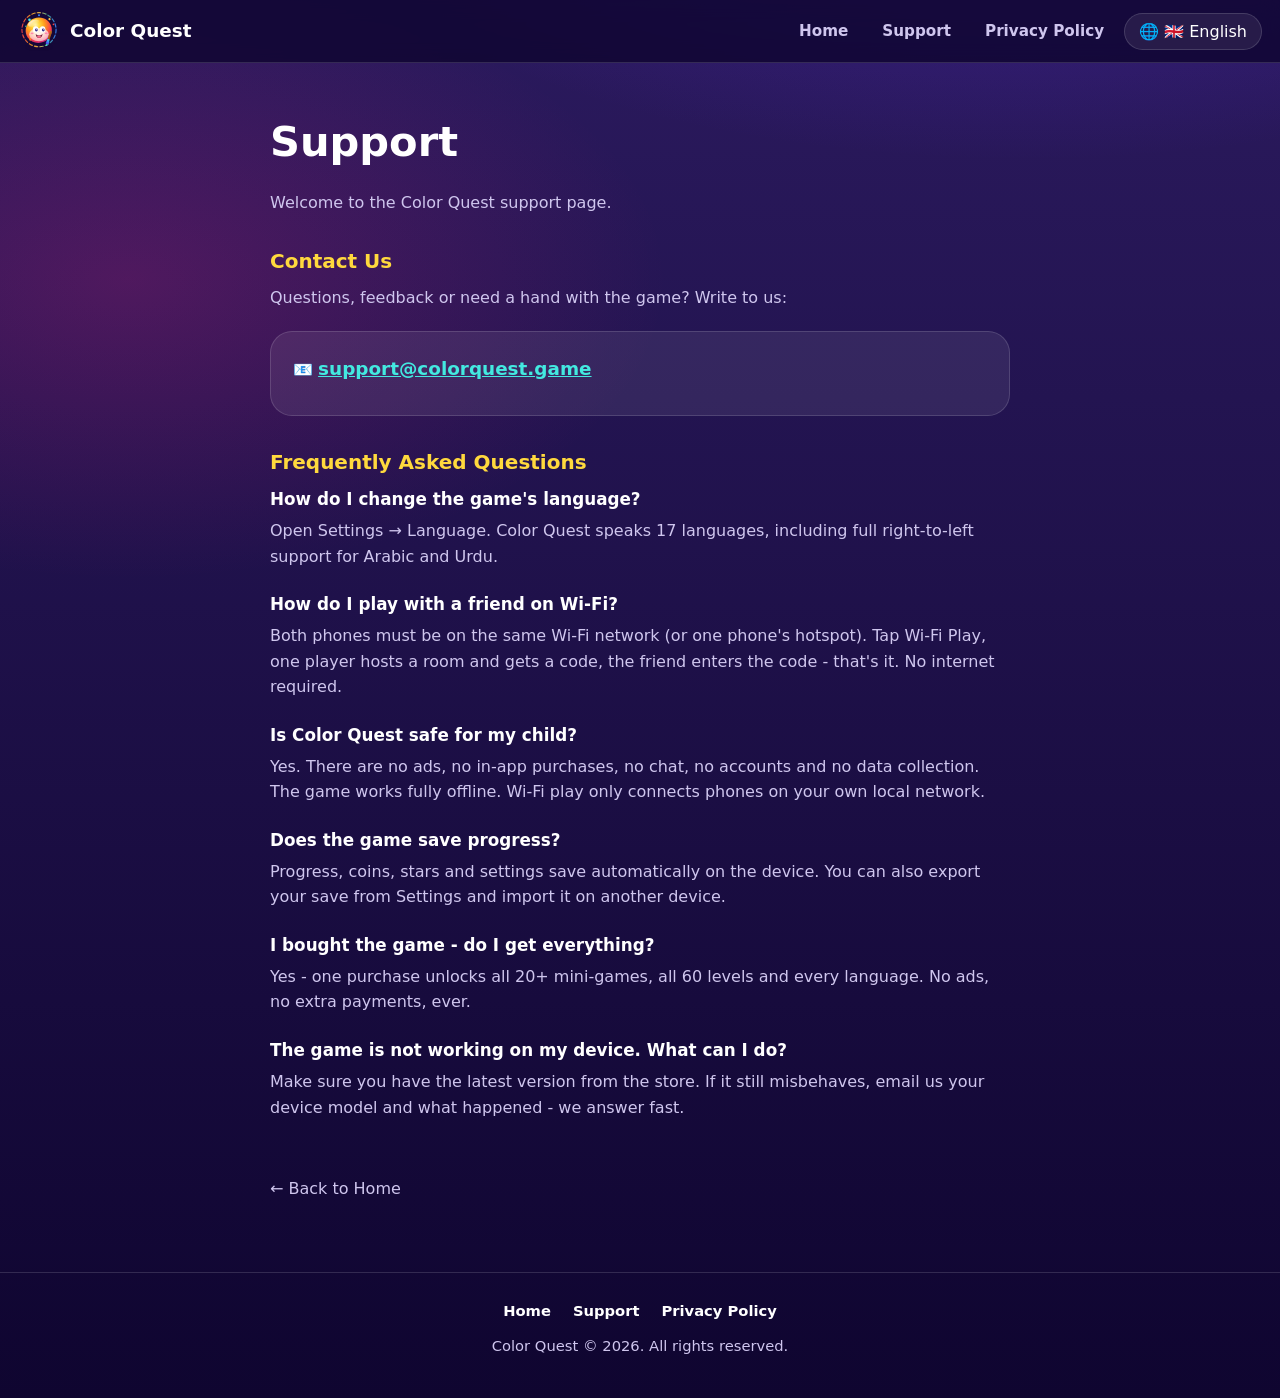
==== support.html @ 92f93cfe "Color Quest site: landing + support + privacy, 17 languages, RTL-safe" ====
<!DOCTYPE html>
<html lang="en" dir="ltr">
<head>
<meta charset="utf-8">
<meta name="viewport" content="width=device-width, initial-scale=1">
<title>Support - Color Quest</title>
<meta name="description" content="Color Quest support: contact us, FAQs about languages, Wi-Fi multiplayer, saves and device help.">
<meta name="theme-color" content="#2b1a5e">
<link rel="icon" type="image/svg+xml" href="logo.svg">
<link rel="stylesheet" href="style.css">
</head>
<body>

<header>
  <a class="brand" href="index.html">
    <img src="logo.svg" alt="Color Quest logo">
    <b>Color Quest</b>
  </a>
  <nav>
    <a href="index.html" data-i18n="nav_home">Home</a>
    <a href="support.html" data-i18n="nav_support">Support</a>
    <a href="privacy.html" data-i18n="nav_privacy">Privacy Policy</a>
    <span class="lang-wrap">
      <button id="langBtn" type="button" aria-haspopup="listbox">🌐</button>
      <span id="langMenu" role="listbox" aria-label="Language"></span>
    </span>
  </nav>
</header>

<main class="page">
  <h1 data-i18n="support_title">Support</h1>
  <p>Welcome to the Color Quest support page.</p>

  <h2 data-i18n="contact_title">Contact Us</h2>
  <p data-i18n="contact_sub"></p>
  <div class="contact-box">
    <p>📧 <a href="mailto:support@colorquest.game">support@colorquest.game</a></p>
  </div>

  <h2 data-i18n="faq_title">Frequently Asked Questions</h2>

  <div class="faq-item"><h3 data-i18n="q1"></h3><p data-i18n="a1"></p></div>
  <div class="faq-item"><h3 data-i18n="q2"></h3><p data-i18n="a2"></p></div>
  <div class="faq-item"><h3 data-i18n="q3"></h3><p data-i18n="a3"></p></div>
  <div class="faq-item"><h3 data-i18n="q4"></h3><p data-i18n="a4"></p></div>
  <div class="faq-item"><h3 data-i18n="q5"></h3><p data-i18n="a5"></p></div>
  <div class="faq-item"><h3 data-i18n="q6"></h3><p data-i18n="a6"></p></div>

  <a class="back" href="index.html" data-i18n="back_home">← Back to Home</a>
</main>

<footer>
  <div class="flinks">
    <a href="index.html" data-i18n="nav_home">Home</a>
    <a href="support.html" data-i18n="nav_support">Support</a>
    <a href="privacy.html" data-i18n="nav_privacy">Privacy Policy</a>
  </div>
  <p data-i18n="footer_rights"></p>
</footer>

<script src="i18n.js"></script>
</body>
</html>
---- style.css ----
/* ============================================================
   Color Quest - site stylesheet
   RTL-safe: all layout uses logical properties / flex / grid.
   ============================================================ */
:root {
  --bg1: #2b1a5e;
  --bg2: #0f0530;
  --card: rgba(255, 255, 255, 0.08);
  --card-border: rgba(255, 255, 255, 0.14);
  --ink: #ffffff;
  --ink-dim: #cfc6ee;
  --accent: #ffd93d;
  --accent2: #ff6d8d;
  --accent3: #43e9e0;
  --accent4: #43aa8b;
  --btn: linear-gradient(135deg, #ff9f1c, #f72585);
  --radius: 22px;
  --font: "Segoe UI", "Noto Sans", "Noto Sans Arabic", "Noto Sans Bengali",
          "Noto Sans Devanagari", "Noto Sans JP", "Noto Sans SC", system-ui,
          sans-serif;
}

* { box-sizing: border-box; margin: 0; padding: 0; }

html { scroll-behavior: smooth; }

body {
  font-family: var(--font);
  color: var(--ink);
  background:
    radial-gradient(1200px 500px at 80% -10%, #5f2eea55, transparent 60%),
    radial-gradient(900px 500px at 10% 20%, #f7258533, transparent 60%),
    linear-gradient(180deg, var(--bg1), var(--bg2));
  min-height: 100vh;
  line-height: 1.6;
}

a { color: var(--accent3); }

/* ---------- header ---------- */
header {
  position: sticky;
  top: 0;
  z-index: 50;
  display: flex;
  align-items: center;
  gap: 12px;
  padding: 10px 18px;
  background: rgba(15, 5, 48, 0.82);
  backdrop-filter: blur(10px);
  border-bottom: 1px solid var(--card-border);
}
.brand { display: flex; align-items: center; gap: 10px; text-decoration: none; }
.brand img { width: 42px; height: 42px; }
.brand b { font-size: 1.15rem; color: var(--ink); }
nav { margin-inline-start: auto; display: flex; align-items: center; gap: 6px; flex-wrap: wrap; }
nav a {
  color: var(--ink-dim);
  text-decoration: none;
  padding: 8px 14px;
  border-radius: 999px;
  font-weight: 600;
  font-size: 0.95rem;
}
nav a:hover { color: var(--ink); background: var(--card); }

/* ---------- language picker ---------- */
.lang-wrap { position: relative; }
#langBtn {
  display: flex; align-items: center; gap: 7px;
  background: var(--card);
  border: 1px solid var(--card-border);
  color: var(--ink);
  border-radius: 999px;
  padding: 8px 14px;
  font-size: 1rem;
  cursor: pointer;
  font-family: inherit;
}
#langBtn:hover { background: rgba(255,255,255,0.16); }
#langMenu {
  position: absolute;
  inset-inline-end: 0;
  top: calc(100% + 8px);
  width: 230px;
  max-height: 60vh;
  overflow-y: auto;
  background: #241455;
  border: 1px solid var(--card-border);
  border-radius: 14px;
  padding: 6px;
  display: none;
  box-shadow: 0 14px 40px rgba(0,0,0,0.5);
}
#langMenu.open { display: block; }
#langMenu button {
  display: flex; align-items: center; gap: 10px;
  width: 100%;
  padding: 10px 12px;
  border: 0;
  background: transparent;
  color: var(--ink);
  border-radius: 9px;
  font-size: 0.95rem;
  cursor: pointer;
  text-align: start;
  font-family: inherit;
}
#langMenu button:hover { background: rgba(255,255,255,0.12); }
#langMenu button.active { background: rgba(67,233,224,0.18); color: var(--accent3); }
#langMenu .flag { font-size: 1.15rem; }

/* ---------- hero ---------- */
.hero {
  max-width: 1080px;
  margin: 0 auto;
  padding: 56px 20px 30px;
  display: grid;
  grid-template-columns: 1.1fr 0.9fr;
  gap: 40px;
  align-items: center;
}
@media (max-width: 780px) {
  .hero { grid-template-columns: 1fr; text-align: center; padding-top: 36px; }
  .hero .cta-row, .hero .pill-row { justify-content: center; }
}
.hero-logo {
  width: min(380px, 78vw);
  filter: drop-shadow(0 24px 40px rgba(0,0,0,0.45));
  animation: float 5s ease-in-out infinite;
}
@keyframes float {
  0%, 100% { transform: translateY(0) rotate(-2deg); }
  50%      { transform: translateY(-16px) rotate(2deg); }
}
.hero h1 {
  font-size: clamp(2.1rem, 5.4vw, 3.4rem);
  line-height: 1.12;
  margin-bottom: 14px;
}
.hero h1 .rainbow {
  background: linear-gradient(90deg,#f94144,#f8961e,#f9c74f,#43aa8b,#3a86ff,#b5179e);
  -webkit-background-clip: text;
  background-clip: text;
  color: transparent;
}
.hero p.sub { color: var(--ink-dim); font-size: 1.12rem; max-width: 46ch; }
@media (max-width: 780px) { .hero p.sub { margin-inline: auto; } }

.pill-row { display: flex; gap: 10px; flex-wrap: wrap; margin: 20px 0; }
.pill {
  display: inline-flex; align-items: center; gap: 7px;
  background: var(--card);
  border: 1px solid var(--card-border);
  border-radius: 999px;
  padding: 7px 15px;
  font-weight: 600;
  font-size: 0.92rem;
  color: var(--ink);
}
.pill.price { background: linear-gradient(135deg,#f8961e33,#f7258533); border-color: #f8961e66; color: var(--accent); }

.cta-row { display: flex; gap: 14px; flex-wrap: wrap; margin-top: 8px; }
.btn {
  display: inline-flex; align-items: center; gap: 10px;
  padding: 14px 26px;
  border-radius: 16px;
  font-weight: 800;
  font-size: 1.02rem;
  text-decoration: none;
  color: #fff;
  border: 0;
  cursor: pointer;
  font-family: inherit;
}
.btn.primary { background: var(--btn); box-shadow: 0 10px 26px rgba(247,37,133,0.4); }
.btn.ghost { background: var(--card); border: 1px solid var(--card-border); }
.btn.primary:hover { transform: translateY(-2px); box-shadow: 0 14px 32px rgba(247,37,133,0.55); }
.btn svg { width: 22px; height: 22px; }

/* ---------- sections ---------- */
section { max-width: 1080px; margin: 0 auto; padding: 44px 20px; }
h2.section-title { font-size: clamp(1.6rem, 3.4vw, 2.3rem); margin-bottom: 8px; }
p.section-sub { color: var(--ink-dim); margin-bottom: 26px; max-width: 60ch; }

.grid { display: grid; grid-template-columns: repeat(3, 1fr); gap: 16px; }
@media (max-width: 860px) { .grid { grid-template-columns: repeat(2, 1fr); } }
@media (max-width: 560px) { .grid { grid-template-columns: 1fr; } }

.card {
  background: var(--card);
  border: 1px solid var(--card-border);
  border-radius: var(--radius);
  padding: 22px;
  transition: transform 0.18s ease, background 0.18s ease;
}
.card:hover { transform: translateY(-4px); background: rgba(255,255,255,0.13); }
.card .emoji { font-size: 2rem; display: block; margin-bottom: 10px; }
.card h3 { font-size: 1.1rem; margin-bottom: 6px; }
.card p { color: var(--ink-dim); font-size: 0.95rem; }

/* game chips */
.chips { display: flex; flex-wrap: wrap; gap: 10px; }
.chip {
  background: var(--card);
  border: 1px solid var(--card-border);
  border-radius: 999px;
  padding: 9px 18px;
  font-weight: 600;
  font-size: 0.95rem;
}

/* parents strip */
.parents {
  background: linear-gradient(135deg, rgba(67,170,139,0.18), rgba(58,134,255,0.14));
  border: 1px solid rgba(67,233,224,0.3);
  border-radius: var(--radius);
  padding: 28px;
}
.parents ul { margin-inline-start: 1.3em; color: var(--ink-dim); }
.parents li { margin: 4px 0; }

/* ---------- faq / text pages ---------- */
.page { max-width: 780px; margin: 0 auto; padding: 46px 20px 70px; }
.page h1 { font-size: clamp(1.8rem, 4vw, 2.6rem); margin-bottom: 14px; }
.page h2 { font-size: 1.25rem; margin: 30px 0 8px; color: var(--accent); }
.page p, .page li { color: var(--ink-dim); margin-bottom: 10px; }
.page ul { margin-inline-start: 1.3em; }
.page a.back { display: inline-block; margin-top: 34px; color: var(--ink-dim); text-decoration: none; }
.page a.back:hover { color: var(--ink); }
.faq-item { margin-bottom: 22px; }
.faq-item h3 { font-size: 1.05rem; margin-bottom: 5px; color: var(--ink); }
.contact-box {
  background: var(--card);
  border: 1px solid var(--card-border);
  border-radius: var(--radius);
  padding: 22px;
  margin: 20px 0 10px;
}
.contact-box a { font-size: 1.15rem; font-weight: 700; }

/* ---------- footer ---------- */
footer {
  border-top: 1px solid var(--card-border);
  padding: 26px 20px 40px;
  text-align: center;
  color: var(--ink-dim);
  font-size: 0.92rem;
}
footer .flinks { display: flex; gap: 22px; justify-content: center; margin-bottom: 12px; flex-wrap: wrap; }
footer .flinks a { color: var(--ink); text-decoration: none; font-weight: 600; }
footer .flinks a:hover { color: var(--accent3); }

/* small screens */
@media (max-width: 560px) {
  nav a { padding: 7px 10px; font-size: 0.88rem; }
  .brand b { font-size: 1rem; }
  .btn { width: 100%; justify-content: center; }
}
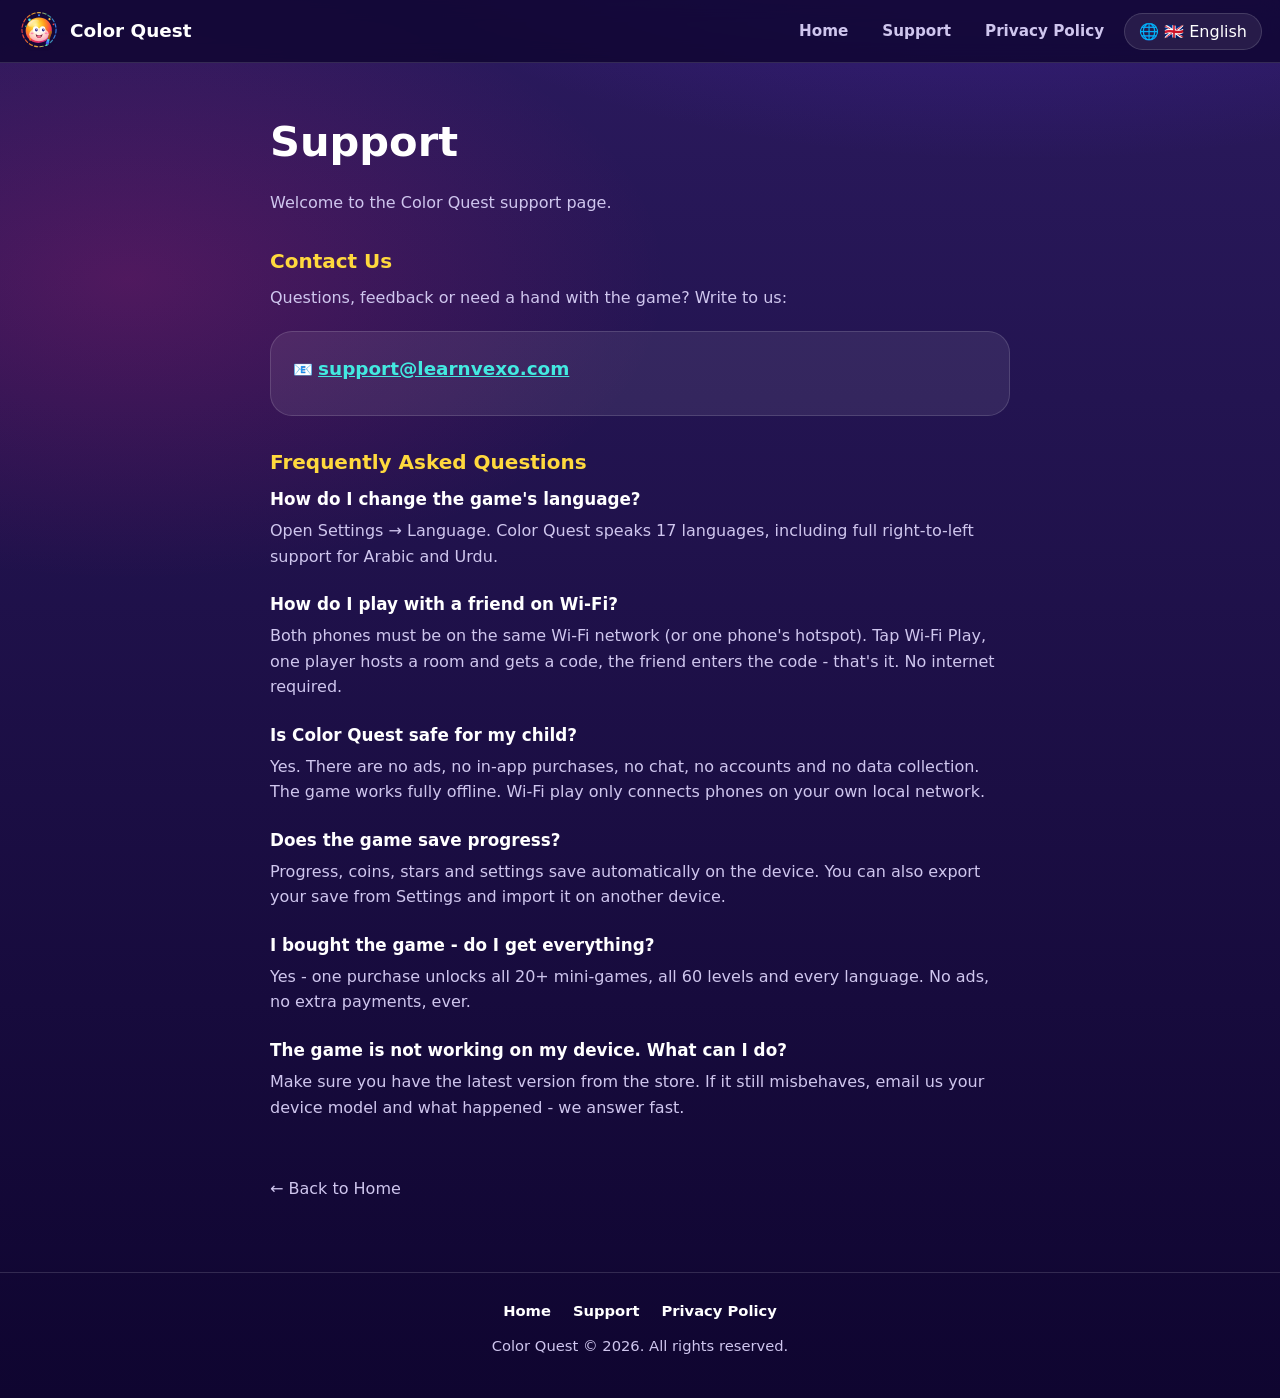
==== commit a220cb7f: "Price .99 + real support email support@learnvexo.com" ====
--- a/support.html
+++ b/support.html
@@ -34,7 +34,7 @@
   <h2 data-i18n="contact_title">Contact Us</h2>
   <p data-i18n="contact_sub"></p>
   <div class="contact-box">
-    <p>📧 <a href="mailto:support@colorquest.game">support@colorquest.game</a></p>
+    <p>📧 <a href="mailto:support@learnvexo.com">support@learnvexo.com</a></p>
   </div>
 
   <h2 data-i18n="faq_title">Frequently Asked Questions</h2>
